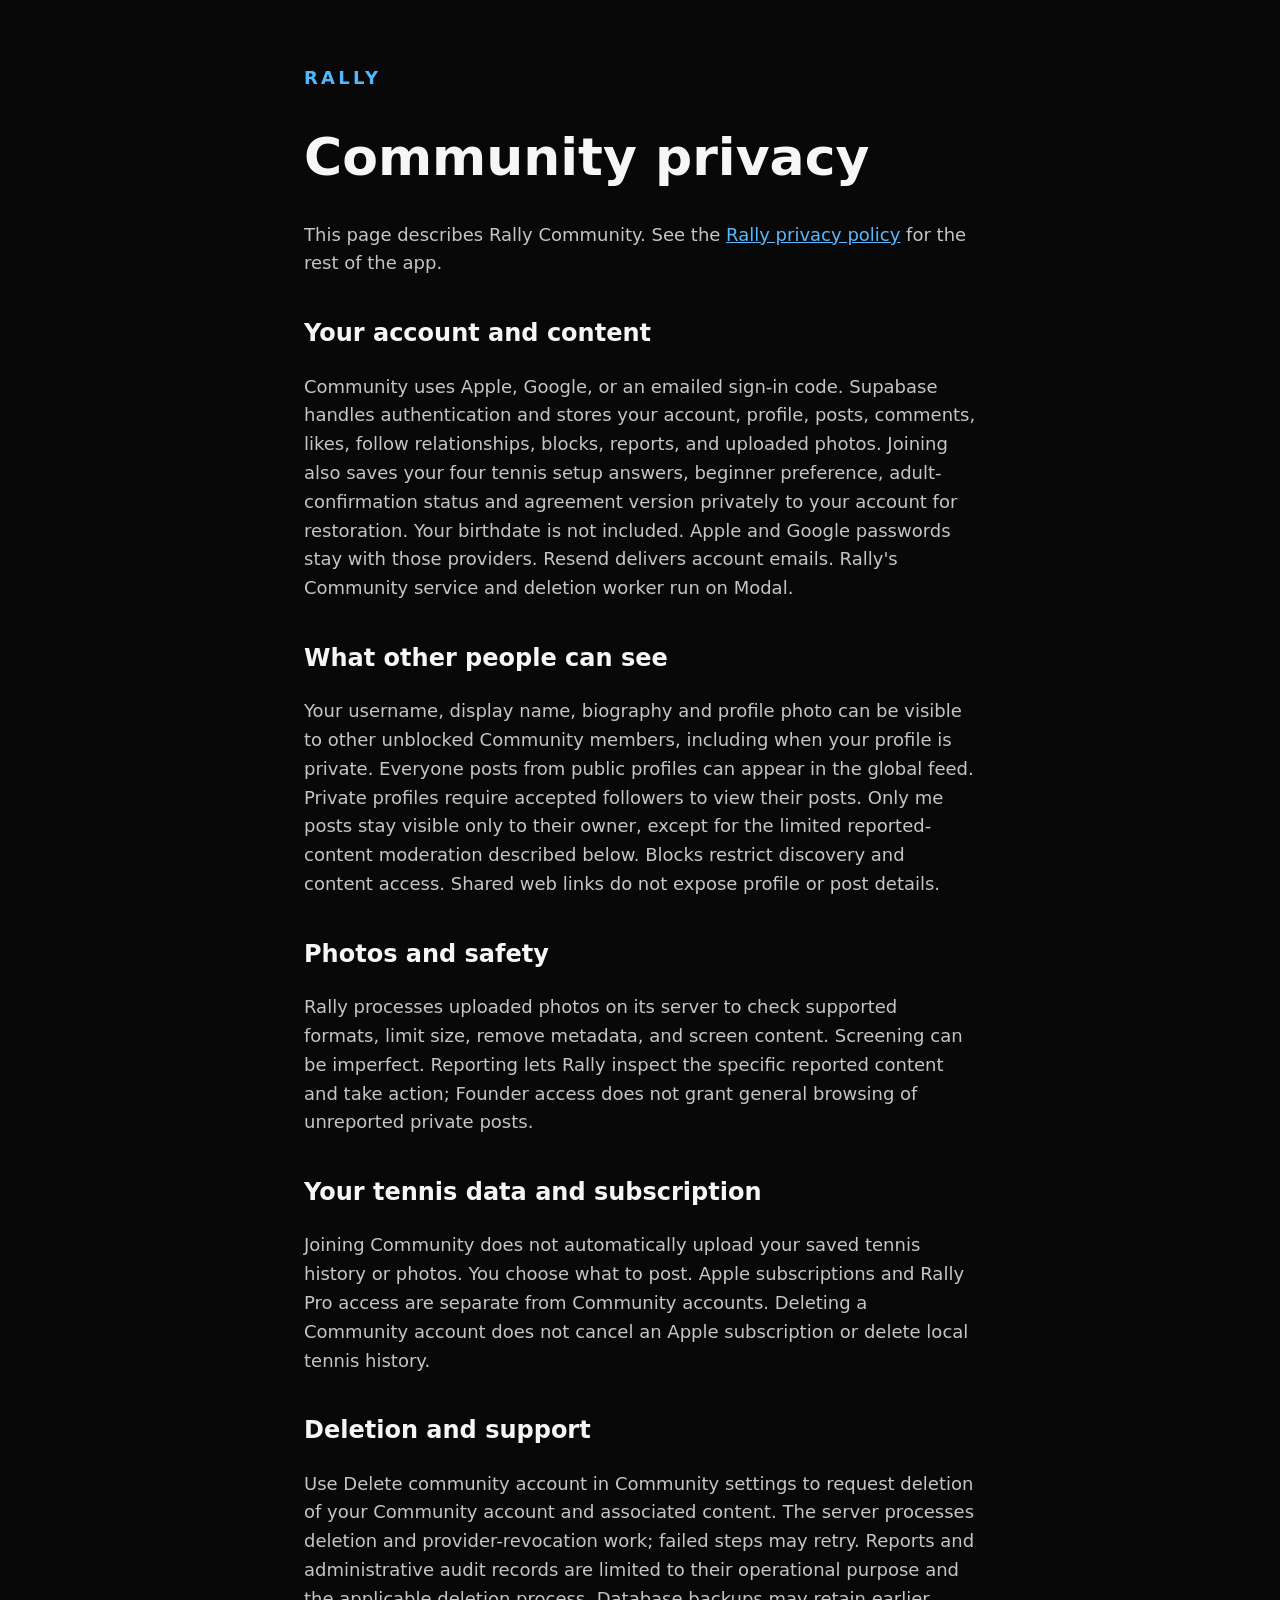
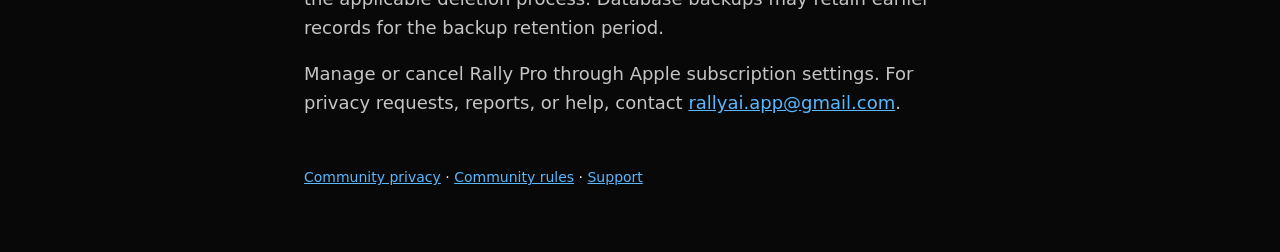
==== community/privacy/index.html @ 046df661 "Connect Rally invitations and Community policies to therallyai.com" ====
<!doctype html><html lang="en"><head><meta name="referrer" content="no-referrer"><meta name="robots" content="noindex,nofollow"><meta http-equiv="Content-Security-Policy" content="default-src 'none'; style-src 'unsafe-inline'; base-uri 'none'; form-action 'none'"><meta charset="utf-8">
<meta name="viewport" content="width=device-width,initial-scale=1">
<meta name="color-scheme" content="dark"><title>Community privacy · Rally</title>
<style>*{box-sizing:border-box}body{margin:0;background:#080808;color:#f6f6f6;font:18px/1.6 system-ui,-apple-system,sans-serif}main{max-width:720px;margin:auto;padding:64px 24px}.brand{letter-spacing:.18em;font-weight:800;color:#54b6ff}h1{font-size:clamp(32px,8vw,52px);line-height:1.12}h2{font-size:24px;margin-top:36px}p,li{color:#c5c5c5}a{color:#59b8ff}.button{display:block;background:#008eff;color:white;border-radius:16px;padding:14px 20px;text-align:center;text-decoration:none;font-weight:650;margin:14px 0}.secondary{background:#252525}.note{padding:16px;border:1px solid #383838;border-radius:14px}footer{margin-top:48px;font-size:14px}a:focus-visible{outline:3px solid white;outline-offset:4px}</style></head>
<body><main><div class="brand">RALLY</div><h1>Community privacy</h1><p>This page describes Rally Community. See the <a href="https://therallyai.com/privacy.html">Rally privacy policy</a> for the rest of the app.</p>
<h2>Your account and content</h2><p>Community uses Apple, Google, or an emailed sign-in code. Supabase handles authentication and stores your account, profile, posts, comments, likes, follow relationships, blocks, reports, and uploaded photos. Joining also saves your four tennis setup answers, beginner preference, adult-confirmation status and agreement version privately to your account for restoration. Your birthdate is not included. Apple and Google passwords stay with those providers. Resend delivers account emails. Rally's Community service and deletion worker run on Modal.</p>
<h2>What other people can see</h2><p>Your username, display name, biography and profile photo can be visible to other unblocked Community members, including when your profile is private. Everyone posts from public profiles can appear in the global feed. Private profiles require accepted followers to view their posts. Only me posts stay visible only to their owner, except for the limited reported-content moderation described below. Blocks restrict discovery and content access. Shared web links do not expose profile or post details.</p>
<h2>Photos and safety</h2><p>Rally processes uploaded photos on its server to check supported formats, limit size, remove metadata, and screen content. Screening can be imperfect. Reporting lets Rally inspect the specific reported content and take action; Founder access does not grant general browsing of unreported private posts.</p>
<h2>Your tennis data and subscription</h2><p>Joining Community does not automatically upload your saved tennis history or photos. You choose what to post. Apple subscriptions and Rally Pro access are separate from Community accounts. Deleting a Community account does not cancel an Apple subscription or delete local tennis history.</p>
<h2>Deletion and support</h2><p>Use Delete community account in Community settings to request deletion of your Community account and associated content. The server processes deletion and provider-revocation work; failed steps may retry. Reports and administrative audit records are limited to their operational purpose and the applicable deletion process. Database backups may retain earlier records for the backup retention period.</p>
<p>Manage or cancel Rally Pro through Apple subscription settings. For privacy requests, reports, or help, contact <a href="mailto:rallyai.app@gmail.com">rallyai.app@gmail.com</a>.</p><footer><a href="/community/privacy/">Community privacy</a> · <a href="/community/rules/">Community rules</a> · <a href="mailto:rallyai.app@gmail.com">Support</a></footer></main></body></html>
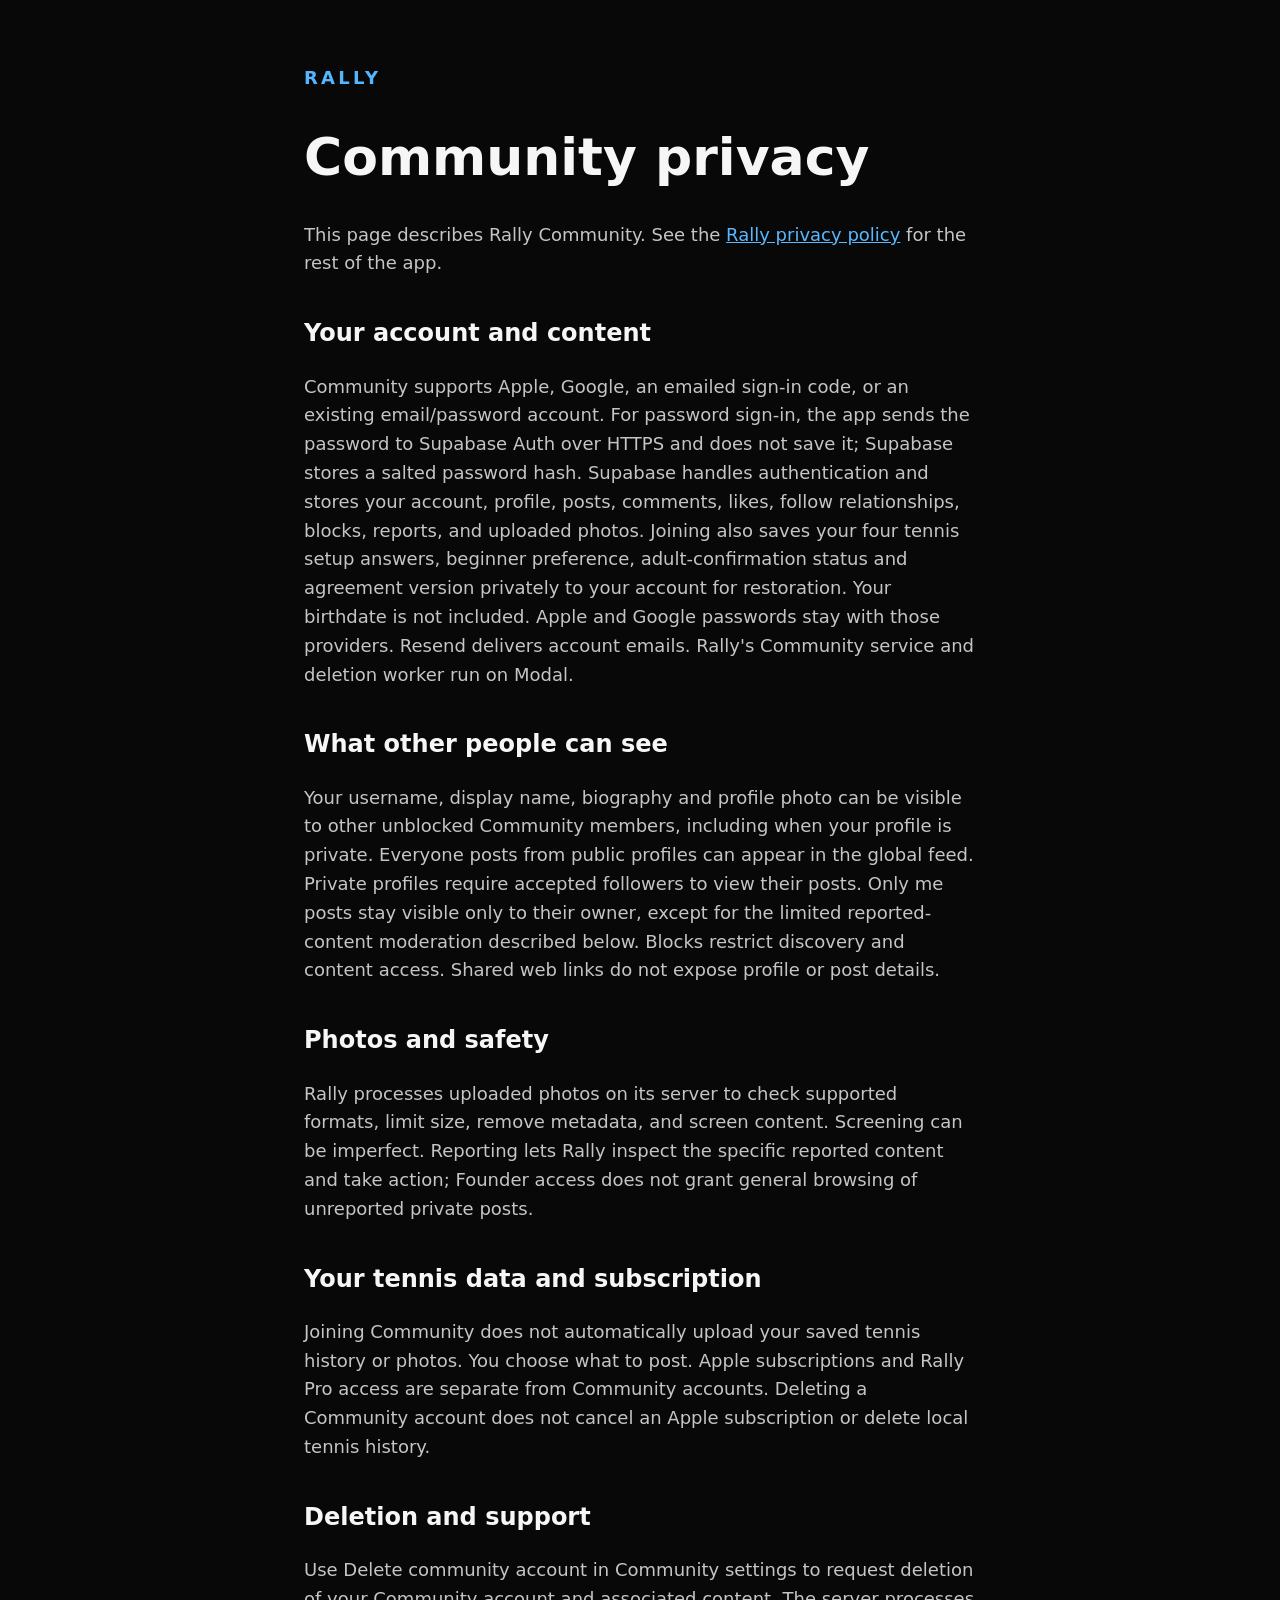
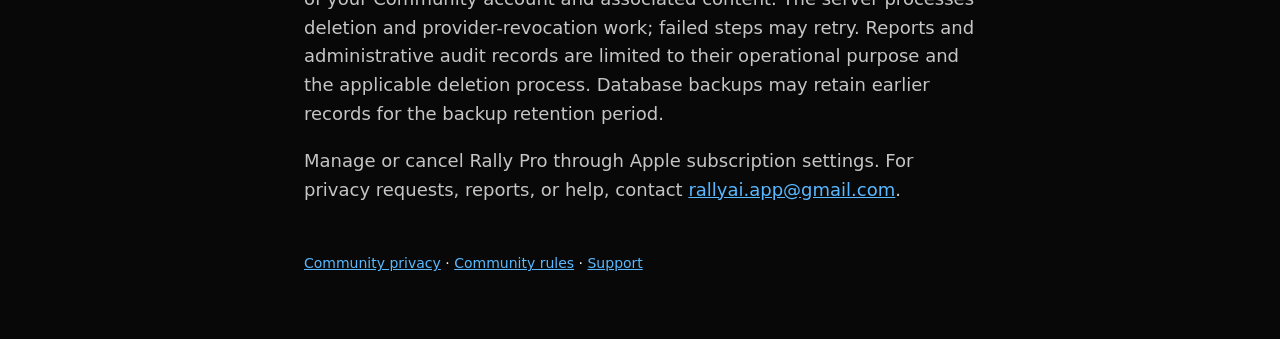
==== commit 81830fe0: "Describe optional password sign-in in Community privacy" ====
--- a/community/privacy/index.html
+++ b/community/privacy/index.html
@@ -3,7 +3,7 @@
 <meta name="color-scheme" content="dark"><title>Community privacy · Rally</title>
 <style>*{box-sizing:border-box}body{margin:0;background:#080808;color:#f6f6f6;font:18px/1.6 system-ui,-apple-system,sans-serif}main{max-width:720px;margin:auto;padding:64px 24px}.brand{letter-spacing:.18em;font-weight:800;color:#54b6ff}h1{font-size:clamp(32px,8vw,52px);line-height:1.12}h2{font-size:24px;margin-top:36px}p,li{color:#c5c5c5}a{color:#59b8ff}.button{display:block;background:#008eff;color:white;border-radius:16px;padding:14px 20px;text-align:center;text-decoration:none;font-weight:650;margin:14px 0}.secondary{background:#252525}.note{padding:16px;border:1px solid #383838;border-radius:14px}footer{margin-top:48px;font-size:14px}a:focus-visible{outline:3px solid white;outline-offset:4px}</style></head>
 <body><main><div class="brand">RALLY</div><h1>Community privacy</h1><p>This page describes Rally Community. See the <a href="https://therallyai.com/privacy.html">Rally privacy policy</a> for the rest of the app.</p>
-<h2>Your account and content</h2><p>Community uses Apple, Google, or an emailed sign-in code. Supabase handles authentication and stores your account, profile, posts, comments, likes, follow relationships, blocks, reports, and uploaded photos. Joining also saves your four tennis setup answers, beginner preference, adult-confirmation status and agreement version privately to your account for restoration. Your birthdate is not included. Apple and Google passwords stay with those providers. Resend delivers account emails. Rally's Community service and deletion worker run on Modal.</p>
+<h2>Your account and content</h2><p>Community supports Apple, Google, an emailed sign-in code, or an existing email/password account. For password sign-in, the app sends the password to Supabase Auth over HTTPS and does not save it; Supabase stores a salted password hash. Supabase handles authentication and stores your account, profile, posts, comments, likes, follow relationships, blocks, reports, and uploaded photos. Joining also saves your four tennis setup answers, beginner preference, adult-confirmation status and agreement version privately to your account for restoration. Your birthdate is not included. Apple and Google passwords stay with those providers. Resend delivers account emails. Rally's Community service and deletion worker run on Modal.</p>
 <h2>What other people can see</h2><p>Your username, display name, biography and profile photo can be visible to other unblocked Community members, including when your profile is private. Everyone posts from public profiles can appear in the global feed. Private profiles require accepted followers to view their posts. Only me posts stay visible only to their owner, except for the limited reported-content moderation described below. Blocks restrict discovery and content access. Shared web links do not expose profile or post details.</p>
 <h2>Photos and safety</h2><p>Rally processes uploaded photos on its server to check supported formats, limit size, remove metadata, and screen content. Screening can be imperfect. Reporting lets Rally inspect the specific reported content and take action; Founder access does not grant general browsing of unreported private posts.</p>
 <h2>Your tennis data and subscription</h2><p>Joining Community does not automatically upload your saved tennis history or photos. You choose what to post. Apple subscriptions and Rally Pro access are separate from Community accounts. Deleting a Community account does not cancel an Apple subscription or delete local tennis history.</p>
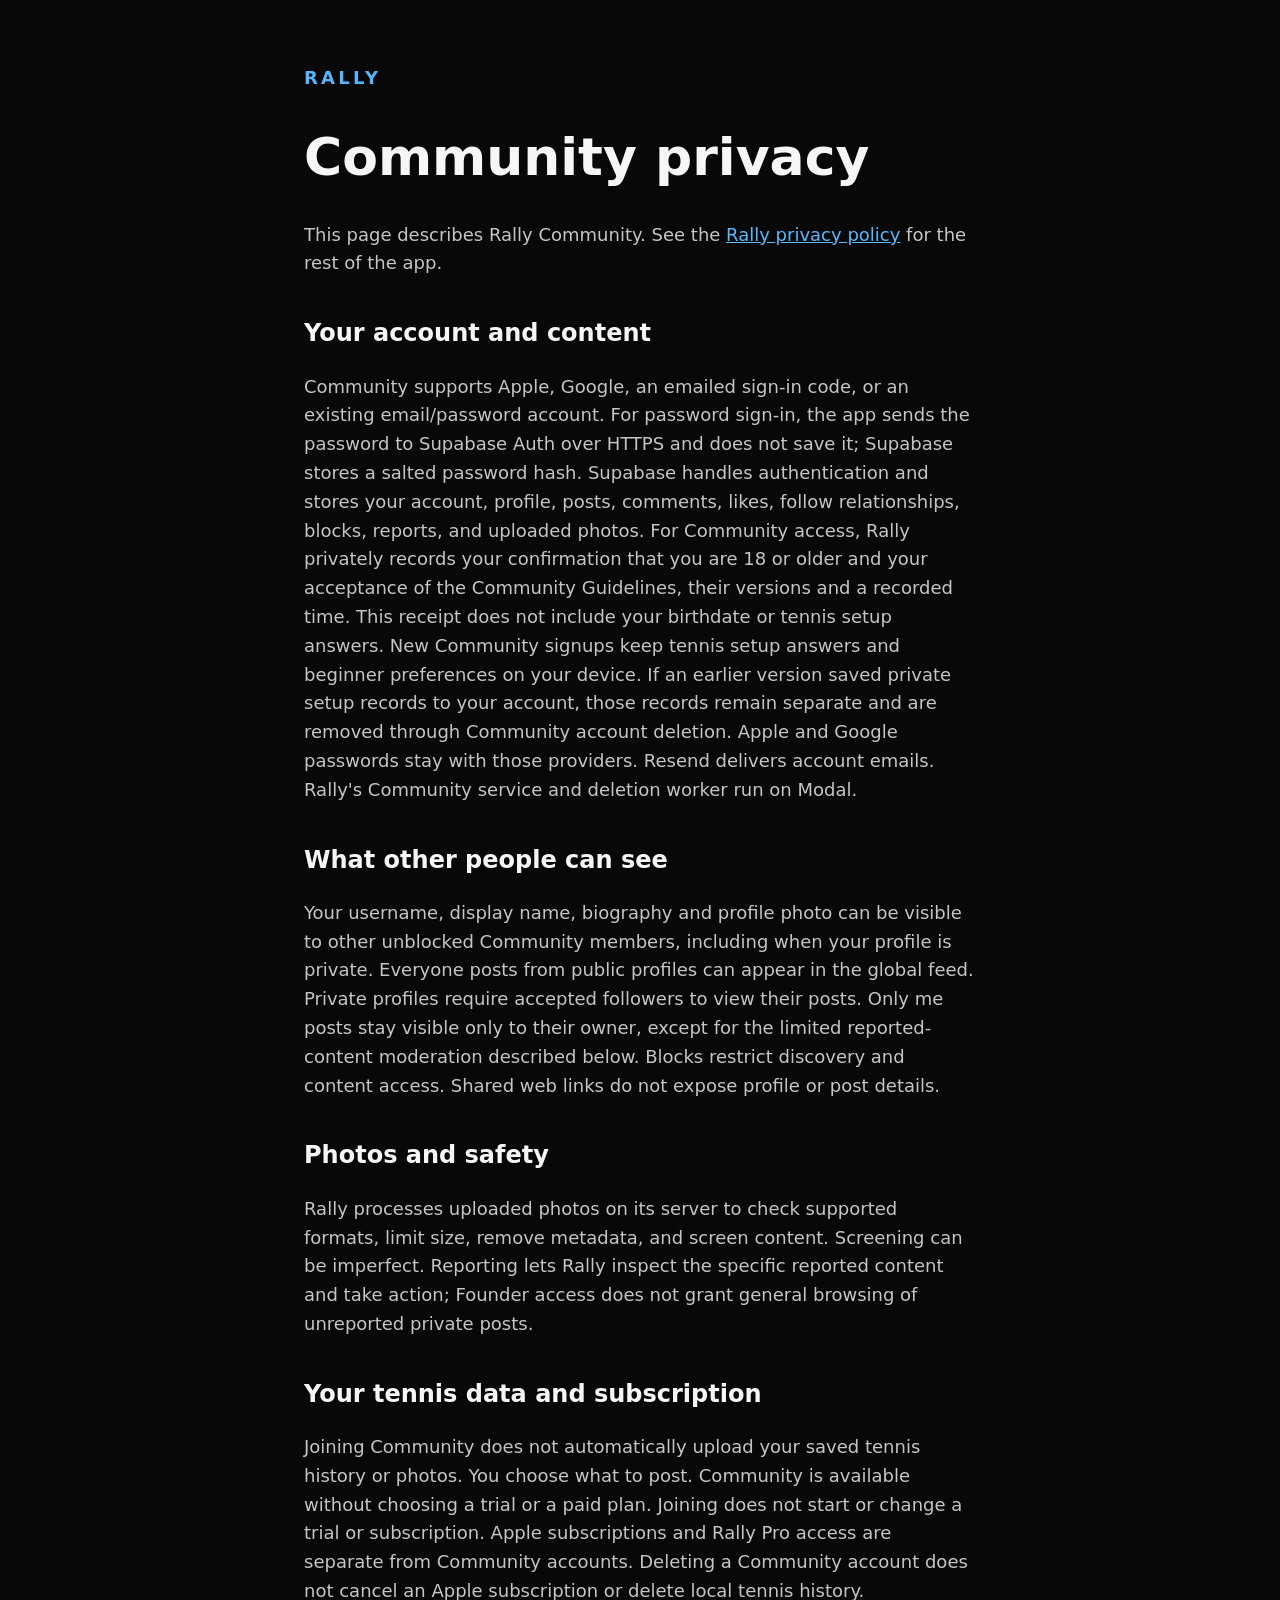
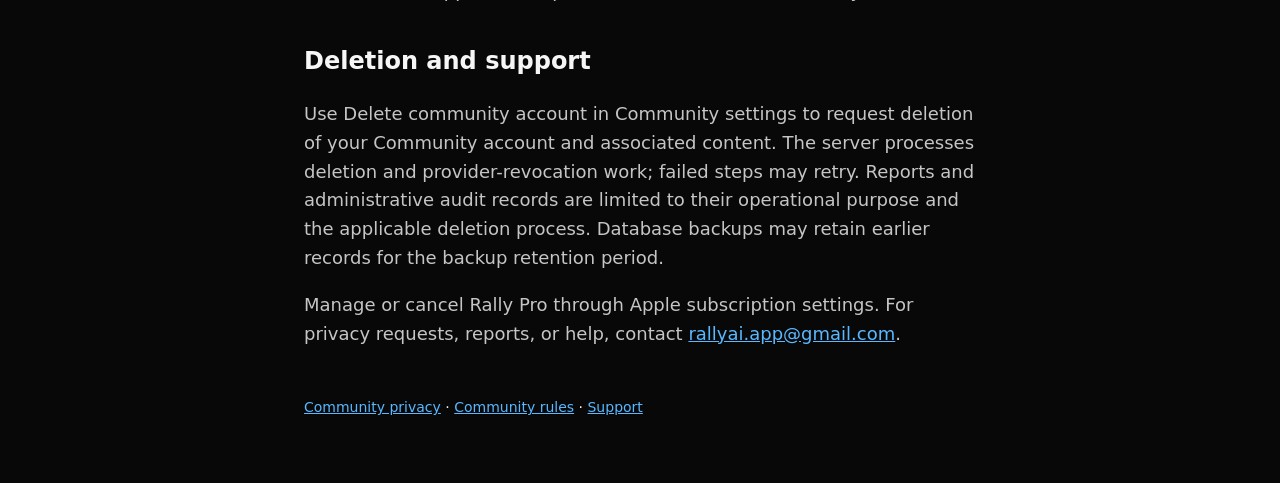
==== commit bef68467: "Separate Community eligibility from tennis setup in privacy disclosures" ====
--- a/community/privacy/index.html
+++ b/community/privacy/index.html
@@ -3,9 +3,9 @@
 <meta name="color-scheme" content="dark"><title>Community privacy · Rally</title>
 <style>*{box-sizing:border-box}body{margin:0;background:#080808;color:#f6f6f6;font:18px/1.6 system-ui,-apple-system,sans-serif}main{max-width:720px;margin:auto;padding:64px 24px}.brand{letter-spacing:.18em;font-weight:800;color:#54b6ff}h1{font-size:clamp(32px,8vw,52px);line-height:1.12}h2{font-size:24px;margin-top:36px}p,li{color:#c5c5c5}a{color:#59b8ff}.button{display:block;background:#008eff;color:white;border-radius:16px;padding:14px 20px;text-align:center;text-decoration:none;font-weight:650;margin:14px 0}.secondary{background:#252525}.note{padding:16px;border:1px solid #383838;border-radius:14px}footer{margin-top:48px;font-size:14px}a:focus-visible{outline:3px solid white;outline-offset:4px}</style></head>
 <body><main><div class="brand">RALLY</div><h1>Community privacy</h1><p>This page describes Rally Community. See the <a href="https://therallyai.com/privacy.html">Rally privacy policy</a> for the rest of the app.</p>
-<h2>Your account and content</h2><p>Community supports Apple, Google, an emailed sign-in code, or an existing email/password account. For password sign-in, the app sends the password to Supabase Auth over HTTPS and does not save it; Supabase stores a salted password hash. Supabase handles authentication and stores your account, profile, posts, comments, likes, follow relationships, blocks, reports, and uploaded photos. Joining also saves your four tennis setup answers, beginner preference, adult-confirmation status and agreement version privately to your account for restoration. Your birthdate is not included. Apple and Google passwords stay with those providers. Resend delivers account emails. Rally's Community service and deletion worker run on Modal.</p>
+<h2>Your account and content</h2><p>Community supports Apple, Google, an emailed sign-in code, or an existing email/password account. For password sign-in, the app sends the password to Supabase Auth over HTTPS and does not save it; Supabase stores a salted password hash. Supabase handles authentication and stores your account, profile, posts, comments, likes, follow relationships, blocks, reports, and uploaded photos. For Community access, Rally privately records your confirmation that you are 18 or older and your acceptance of the Community Guidelines, their versions and a recorded time. This receipt does not include your birthdate or tennis setup answers. New Community signups keep tennis setup answers and beginner preferences on your device. If an earlier version saved private setup records to your account, those records remain separate and are removed through Community account deletion. Apple and Google passwords stay with those providers. Resend delivers account emails. Rally's Community service and deletion worker run on Modal.</p>
 <h2>What other people can see</h2><p>Your username, display name, biography and profile photo can be visible to other unblocked Community members, including when your profile is private. Everyone posts from public profiles can appear in the global feed. Private profiles require accepted followers to view their posts. Only me posts stay visible only to their owner, except for the limited reported-content moderation described below. Blocks restrict discovery and content access. Shared web links do not expose profile or post details.</p>
 <h2>Photos and safety</h2><p>Rally processes uploaded photos on its server to check supported formats, limit size, remove metadata, and screen content. Screening can be imperfect. Reporting lets Rally inspect the specific reported content and take action; Founder access does not grant general browsing of unreported private posts.</p>
-<h2>Your tennis data and subscription</h2><p>Joining Community does not automatically upload your saved tennis history or photos. You choose what to post. Apple subscriptions and Rally Pro access are separate from Community accounts. Deleting a Community account does not cancel an Apple subscription or delete local tennis history.</p>
+<h2>Your tennis data and subscription</h2><p>Joining Community does not automatically upload your saved tennis history or photos. You choose what to post. Community is available without choosing a trial or a paid plan. Joining does not start or change a trial or subscription. Apple subscriptions and Rally Pro access are separate from Community accounts. Deleting a Community account does not cancel an Apple subscription or delete local tennis history.</p>
 <h2>Deletion and support</h2><p>Use Delete community account in Community settings to request deletion of your Community account and associated content. The server processes deletion and provider-revocation work; failed steps may retry. Reports and administrative audit records are limited to their operational purpose and the applicable deletion process. Database backups may retain earlier records for the backup retention period.</p>
 <p>Manage or cancel Rally Pro through Apple subscription settings. For privacy requests, reports, or help, contact <a href="mailto:rallyai.app@gmail.com">rallyai.app@gmail.com</a>.</p><footer><a href="/community/privacy/">Community privacy</a> · <a href="/community/rules/">Community rules</a> · <a href="mailto:rallyai.app@gmail.com">Support</a></footer></main></body></html>
